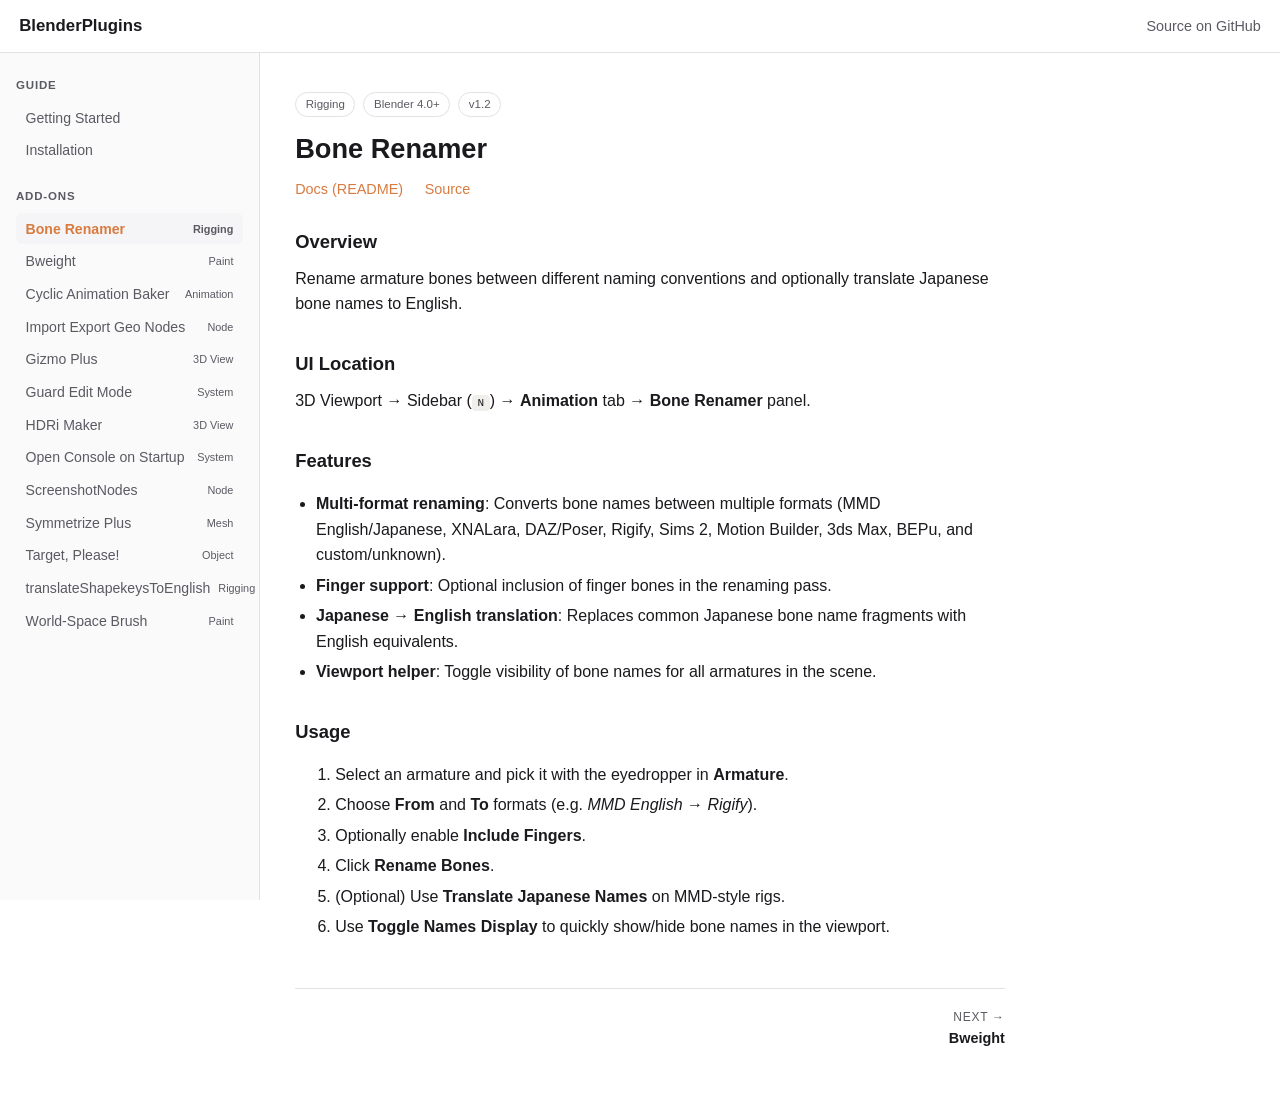
==== docs/addons/bone-renamer/index.html @ 2a40d990 "update webpage" ====
<!doctype html>
<html lang="en">
<head>
<meta charset="utf-8">
<meta name="viewport" content="width=device-width, initial-scale=1">
<title>Bone Renamer — BlenderPlugins</title>
<meta name="description" content="Rename armature bones between different naming conventions and optionally translate Japanese bone names to English.">
<link rel="stylesheet" href="../../assets/style.css">
</head>
<body>
<header class="topbar">
  <a class="brand" href="../../index.html">
    <button class="nav-toggle" id="nav-toggle" aria-label="Toggle navigation">&#9776;</button>
    BlenderPlugins
  </a>
  <div class="top-links">
    <a href="https://github.com/WolfExplode/BlenderPlugins">Source on GitHub</a>
  </div>
</header>
<div class="body">
  <nav class="sidebar"><div id="sidebar-mount"></div></nav>
  <main class="content">
    <div class="page-head">
      <div class="badges"><span class="badge">Rigging</span><span class="badge">Blender 4.0+</span><span class="badge">v1.2</span></div>
      <h1>Bone Renamer</h1>
      <div class="page-links"><a href="https://github.com/WolfExplode/BlenderPlugins/blob/main/BoneRenamer_v1.2/README.md">Docs (README)</a> <a href="https://github.com/WolfExplode/BlenderPlugins/tree/main/BoneRenamer_v1.2">Source</a></div>
    </div>
    <article>
      <h2>Overview</h2>
      <p>Rename armature bones between different naming conventions and optionally translate Japanese bone names to English.</p>
      <h2>UI Location</h2>
      <p>3D Viewport &rarr; Sidebar (<code>N</code>) &rarr; <strong>Animation</strong> tab &rarr; <strong>Bone Renamer</strong> panel.</p>
      <h2>Features</h2>
      <ul class="feature-list">
      <li><strong>Multi-format renaming</strong>: Converts bone names between multiple formats (MMD English/Japanese, XNALara, DAZ/Poser, Rigify, Sims 2, Motion Builder, 3ds Max, BEPu, and custom/unknown).</li>
      <li><strong>Finger support</strong>: Optional inclusion of finger bones in the renaming pass.</li>
      <li><strong>Japanese &rarr; English translation</strong>: Replaces common Japanese bone name fragments with English equivalents.</li>
      <li><strong>Viewport helper</strong>: Toggle visibility of bone names for all armatures in the scene.</li>
    </ul>
      <h2>Usage</h2>
      <ol>
      <li>Select an armature and pick it with the eyedropper in <strong>Armature</strong>.</li>
      <li>Choose <strong>From</strong> and <strong>To</strong> formats (e.g. <em>MMD English</em> &rarr; <em>Rigify</em>).</li>
      <li>Optionally enable <strong>Include Fingers</strong>.</li>
      <li>Click <strong>Rename Bones</strong>.</li>
      <li>(Optional) Use <strong>Translate Japanese Names</strong> on MMD-style rigs.</li>
      <li>Use <strong>Toggle Names Display</strong> to quickly show/hide bone names in the viewport.</li>
    </ol>
    </article>
    <div class="prevnext">
      <span></span>
      <a class="next" href="../bweight/index.html"><span class="pn-dir">Next &rarr;</span><span class="pn-title">Bweight</span></a>
    </div>
  </main>
</div>
<script>var NAV_BASE = "../../"; var NAV_CURRENT = "bone-renamer";</script>
<script src="../../assets/nav.js"></script>
</body>
</html>
---- docs/assets/style.css ----
:root {
  --bg: #ffffff;
  --bg-alt: #f5f5f7;
  --sidebar-bg: #fafafa;
  --text: #1a1a1e;
  --text-muted: #5a5a63;
  --border: #e2e2e6;
  --accent: #d97b3f;
  --code-bg: #f0efec;
}
@media (prefers-color-scheme: dark) {
  :root {
    --bg: #16161a;
    --bg-alt: #1d1d22;
    --sidebar-bg: #19191d;
    --text: #ececef;
    --text-muted: #9a9aa2;
    --border: #2c2c33;
    --accent: #e59a63;
    --code-bg: #232329;
  }
}
* { box-sizing: border-box; }
html, body { margin: 0; padding: 0; }
body {
  font-family: -apple-system, "Segoe UI", Roboto, Helvetica, Arial, sans-serif;
  background: var(--bg);
  color: var(--text);
  line-height: 1.6;
}
a { color: var(--accent); }
code {
  background: var(--code-bg);
  border-radius: 4px;
  padding: .1rem .35rem;
  font-size: .85em;
}

/* Topbar */
.topbar {
  display: flex;
  align-items: center;
  justify-content: space-between;
  gap: 1rem;
  padding: .8rem 1.2rem;
  border-bottom: 1px solid var(--border);
  position: sticky;
  top: 0;
  background: var(--bg);
  z-index: 20;
}
.topbar .brand {
  font-weight: 600;
  font-size: 1.05rem;
  color: var(--text);
  text-decoration: none;
  display: flex;
  align-items: center;
  gap: .5rem;
}
.topbar .brand:hover { color: var(--accent); }
.topbar .top-links { display: flex; gap: 1.1rem; font-size: .9rem; align-items: center; }
.topbar .top-links a { text-decoration: none; color: var(--text-muted); }
.topbar .top-links a:hover { color: var(--accent); }
.nav-toggle {
  display: none;
  background: none;
  border: 1px solid var(--border);
  border-radius: 6px;
  color: var(--text);
  font-size: 1rem;
  padding: .3rem .6rem;
  cursor: pointer;
}

/* Body layout: sidebar + content */
.body {
  display: grid;
  grid-template-columns: 260px minmax(0, 1fr);
  align-items: start;
}
.sidebar {
  position: sticky;
  top: 53px;
  height: calc(100vh - 53px);
  overflow-y: auto;
  background: var(--sidebar-bg);
  border-right: 1px solid var(--border);
  padding: 1.4rem 1rem 2rem;
  font-size: .88rem;
}
.sidebar h4 {
  text-transform: uppercase;
  letter-spacing: .07em;
  font-size: .72rem;
  color: var(--text-muted);
  margin: 1.3rem 0 .5rem;
}
.sidebar h4:first-child { margin-top: 0; }
.sidebar ul { list-style: none; margin: 0; padding: 0; }
.sidebar li { margin: .1rem 0; }
.sidebar a {
  display: flex;
  justify-content: space-between;
  gap: .5rem;
  text-decoration: none;
  color: var(--text-muted);
  padding: .4rem .6rem;
  border-radius: 6px;
  line-height: 1.3;
}
.sidebar a:hover { background: var(--bg-alt); color: var(--text); }
.sidebar a.active { background: var(--bg-alt); color: var(--accent); font-weight: 600; }
.sidebar a .cat {
  font-size: .68rem;
  color: var(--text-muted);
  white-space: nowrap;
  align-self: center;
}

.content {
  padding: 2.4rem 2.2rem 4rem;
  max-width: 780px;
}

/* Home page */
.hero h1 { font-size: 1.9rem; margin: 0 0 .5rem; }
.hero p { color: var(--text-muted); max-width: 62ch; }
.section-title {
  margin: 2.4rem 0 .8rem;
  font-size: .78rem;
  text-transform: uppercase;
  letter-spacing: .08em;
  color: var(--text-muted);
  border-bottom: 1px solid var(--border);
  padding-bottom: .4rem;
}
table.addon-table { width: 100%; border-collapse: collapse; font-size: .92rem; }
table.addon-table th, table.addon-table td {
  text-align: left;
  padding: .55rem .6rem;
  border-bottom: 1px solid var(--border);
}
table.addon-table th { color: var(--text-muted); font-weight: 600; font-size: .8rem; }

/* Addon page */
.page-head { margin-bottom: 1.6rem; }
.page-head h1 { font-size: 1.7rem; margin: 0 0 .5rem; }
.badges { display: flex; gap: .5rem; flex-wrap: wrap; margin-bottom: .6rem; }
.badge {
  font-size: .72rem;
  color: var(--text-muted);
  border: 1px solid var(--border);
  border-radius: 999px;
  padding: .15rem .6rem;
  white-space: nowrap;
}
.page-links { font-size: .9rem; margin-top: .3rem; }
.page-links a { margin-right: 1.1rem; text-decoration: none; }
.page-links a:hover { text-decoration: underline; }

article h2 { font-size: 1.15rem; margin: 2rem 0 .6rem; }
article h2:first-of-type { margin-top: 1.6rem; }
article ul { padding-left: 1.3rem; }
article li { margin: .3rem 0; }
article p { margin: .6rem 0; }
.feature-list li strong { color: var(--text); }

.media-note {
  border: 1px dashed var(--border);
  border-radius: 8px;
  padding: .8rem 1rem;
  color: var(--text-muted);
  font-size: .88rem;
  margin: 1rem 0;
}

.demo-video {
  display: block;
  width: 100%;
  max-width: 720px;
  border-radius: 8px;
  border: 1px solid var(--border);
  margin: 1rem 0;
}

.prevnext {
  display: flex;
  justify-content: space-between;
  gap: 1rem;
  margin-top: 3rem;
  padding-top: 1.2rem;
  border-top: 1px solid var(--border);
  font-size: .9rem;
}
.prevnext a {
  text-decoration: none;
  color: var(--text);
  display: flex;
  flex-direction: column;
  max-width: 45%;
}
.prevnext a:hover .pn-title { color: var(--accent); }
.prevnext .pn-dir { color: var(--text-muted); font-size: .75rem; text-transform: uppercase; letter-spacing: .06em; }
.prevnext .pn-title { font-weight: 600; }
.prevnext .next { text-align: right; margin-left: auto; }

footer.site-footer {
  margin-top: 3rem;
  color: var(--text-muted);
  font-size: .85rem;
}

/* Mobile */
@media (max-width: 860px) {
  .nav-toggle { display: inline-block; }
  .body { grid-template-columns: 1fr; }
  .sidebar {
    position: fixed;
    left: 0;
    right: 0;
    top: 53px;
    height: calc(100vh - 53px);
    transform: translateX(-100%);
    transition: transform .18s ease;
    z-index: 15;
    width: 82vw;
    max-width: 320px;
  }
  .sidebar.open { transform: translateX(0); box-shadow: 2px 0 12px rgba(0,0,0,.15); }
  .content { padding: 1.6rem 1.2rem 3rem; }
}
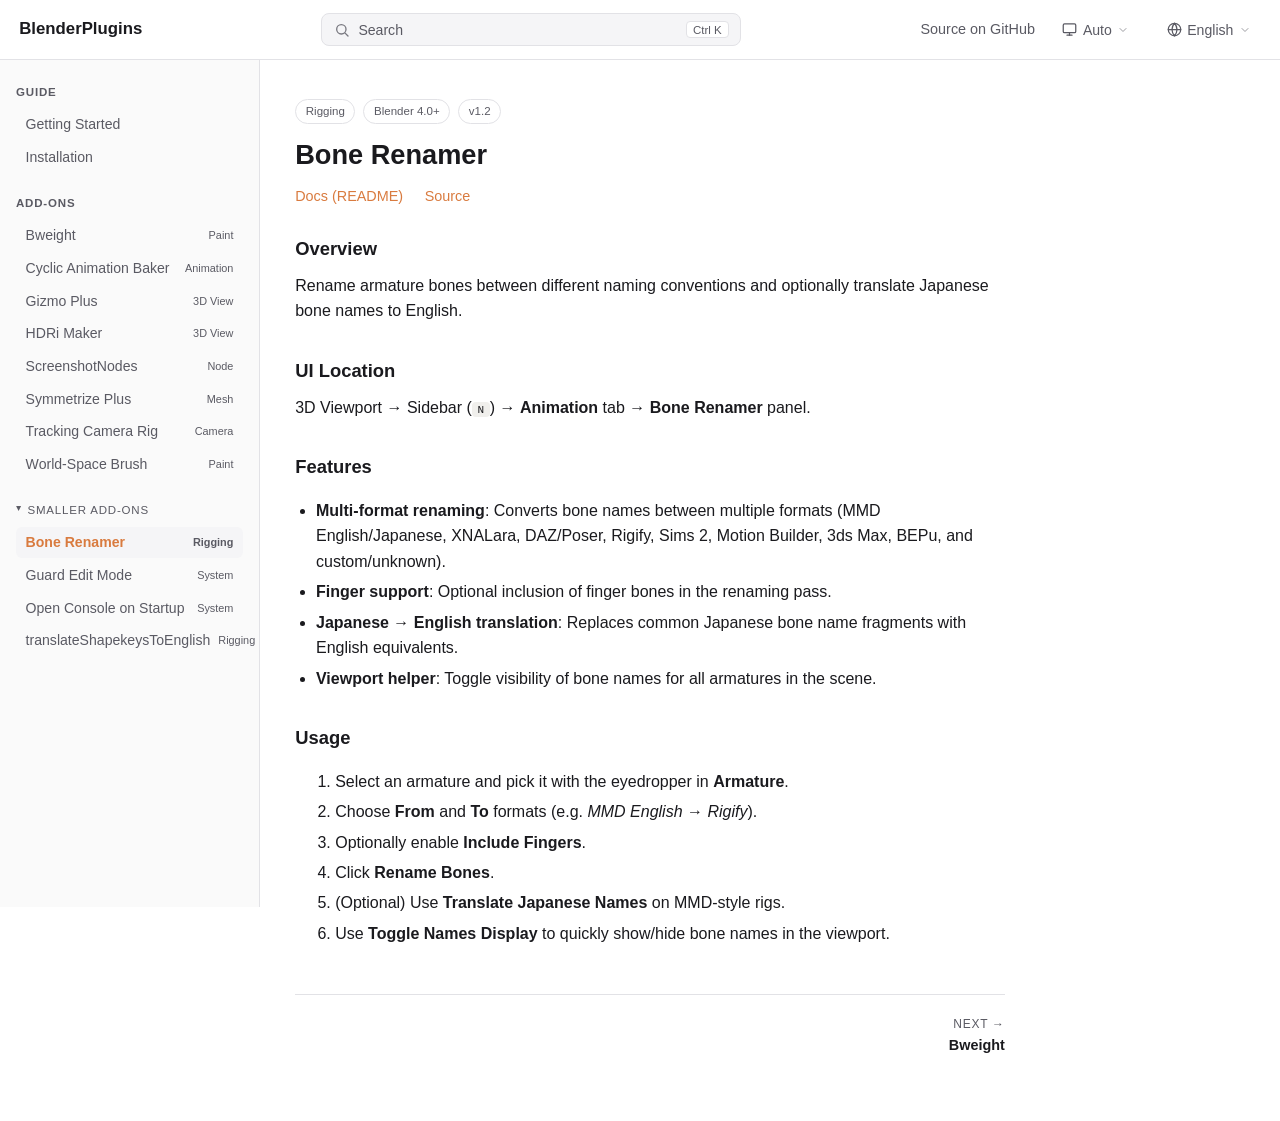
==== commit 67dff168: "webpage" ====
--- a/docs/addons/bone-renamer/index.html
+++ b/docs/addons/bone-renamer/index.html
@@ -3,6 +3,7 @@
 <head>
 <meta charset="utf-8">
 <meta name="viewport" content="width=device-width, initial-scale=1">
+<script>(function(){try{var t=localStorage.getItem("bp-theme");if(t==="light"||t==="dark")document.documentElement.setAttribute("data-theme",t);}catch(e){}})();</script>
 <title>Bone Renamer — BlenderPlugins</title>
 <meta name="description" content="Rename armature bones between different naming conventions and optionally translate Japanese bone names to English.">
 <link rel="stylesheet" href="../../assets/style.css">
@@ -26,18 +27,18 @@
       <div class="page-links"><a href="https://github.com/WolfExplode/BlenderPlugins/blob/main/BoneRenamer_v1.2/README.md">Docs (README)</a> <a href="https://github.com/WolfExplode/BlenderPlugins/tree/main/BoneRenamer_v1.2">Source</a></div>
     </div>
     <article>
-      <h2>Overview</h2>
+      <h2 id="overview">Overview</h2>
       <p>Rename armature bones between different naming conventions and optionally translate Japanese bone names to English.</p>
-      <h2>UI Location</h2>
+      <h2 id="ui-location">UI Location</h2>
       <p>3D Viewport &rarr; Sidebar (<code>N</code>) &rarr; <strong>Animation</strong> tab &rarr; <strong>Bone Renamer</strong> panel.</p>
-      <h2>Features</h2>
+      <h2 id="features">Features</h2>
       <ul class="feature-list">
       <li><strong>Multi-format renaming</strong>: Converts bone names between multiple formats (MMD English/Japanese, XNALara, DAZ/Poser, Rigify, Sims 2, Motion Builder, 3ds Max, BEPu, and custom/unknown).</li>
       <li><strong>Finger support</strong>: Optional inclusion of finger bones in the renaming pass.</li>
       <li><strong>Japanese &rarr; English translation</strong>: Replaces common Japanese bone name fragments with English equivalents.</li>
       <li><strong>Viewport helper</strong>: Toggle visibility of bone names for all armatures in the scene.</li>
     </ul>
-      <h2>Usage</h2>
+      <h2 id="usage">Usage</h2>
       <ol>
       <li>Select an armature and pick it with the eyedropper in <strong>Armature</strong>.</li>
       <li>Choose <strong>From</strong> and <strong>To</strong> formats (e.g. <em>MMD English</em> &rarr; <em>Rigify</em>).</li>
--- a/docs/assets/style.css
+++ b/docs/assets/style.css
@@ -20,6 +20,29 @@
     --code-bg: #232329;
   }
 }
+/* Explicit overrides, set by the theme toggle. Higher specificity than the
+   plain :root inside the media query above, so they win regardless of
+   system preference. Absence of either = "auto" (follows the OS). */
+:root[data-theme="light"] {
+  --bg: #ffffff;
+  --bg-alt: #f5f5f7;
+  --sidebar-bg: #fafafa;
+  --text: #1a1a1e;
+  --text-muted: #5a5a63;
+  --border: #e2e2e6;
+  --accent: #d97b3f;
+  --code-bg: #f0efec;
+}
+:root[data-theme="dark"] {
+  --bg: #16161a;
+  --bg-alt: #1d1d22;
+  --sidebar-bg: #19191d;
+  --text: #ececef;
+  --text-muted: #9a9aa2;
+  --border: #2c2c33;
+  --accent: #e59a63;
+  --code-bg: #232329;
+}
 * { box-sizing: border-box; }
 html, body { margin: 0; padding: 0; }
 body {
@@ -72,6 +95,177 @@
   padding: .3rem .6rem;
   cursor: pointer;
 }
+
+/* Search trigger */
+.search-wrap { flex: 1; display: flex; justify-content: center; max-width: 560px; margin: 0 1rem; }
+.search-trigger {
+  display: flex;
+  align-items: center;
+  gap: .55rem;
+  width: 100%;
+  max-width: 420px;
+  background: var(--bg-alt);
+  border: 1px solid var(--border);
+  border-radius: 8px;
+  color: var(--text-muted);
+  font-size: .88rem;
+  padding: .45rem .7rem;
+  cursor: pointer;
+  font-family: inherit;
+}
+.search-trigger:hover { border-color: var(--accent); color: var(--text); }
+.search-trigger svg { flex: none; opacity: .8; }
+.search-trigger .st-label { flex: 1; text-align: left; }
+.search-trigger kbd {
+  font-family: inherit;
+  font-size: .72rem;
+  color: var(--text-muted);
+  background: var(--bg);
+  border: 1px solid var(--border);
+  border-radius: 4px;
+  padding: .1rem .4rem;
+}
+
+/* Header dropdowns (theme / language) */
+.dropdown { position: relative; }
+.dropdown-toggle {
+  display: flex;
+  align-items: center;
+  gap: .35rem;
+  background: none;
+  border: 1px solid transparent;
+  border-radius: 6px;
+  color: var(--text-muted);
+  font-size: .88rem;
+  font-family: inherit;
+  padding: .35rem .55rem;
+  cursor: pointer;
+}
+.dropdown-toggle:hover { color: var(--text); border-color: var(--border); }
+.dropdown-toggle svg { flex: none; }
+.dropdown-toggle .chev { opacity: .6; }
+.dropdown-menu {
+  position: absolute;
+  top: calc(100% + .4rem);
+  right: 0;
+  min-width: 140px;
+  background: var(--bg-alt);
+  border: 1px solid var(--border);
+  border-radius: 8px;
+  padding: .35rem;
+  box-shadow: 0 8px 24px rgba(0,0,0,.18);
+  display: none;
+  z-index: 30;
+}
+.dropdown.open .dropdown-menu { display: block; }
+.dropdown-menu button {
+  display: block;
+  width: 100%;
+  text-align: left;
+  background: none;
+  border: none;
+  border-radius: 6px;
+  color: var(--text);
+  font-size: .86rem;
+  font-family: inherit;
+  padding: .45rem .6rem;
+  cursor: pointer;
+}
+.dropdown-menu button:hover { background: var(--bg); }
+.dropdown-menu button.active { color: var(--accent); font-weight: 600; }
+
+/* Search modal */
+.search-overlay {
+  position: fixed;
+  inset: 0;
+  background: rgba(10,10,12,.55);
+  display: none;
+  align-items: flex-start;
+  justify-content: center;
+  padding: 10vh 1rem 2rem;
+  z-index: 100;
+}
+.search-overlay.open { display: flex; }
+.search-modal {
+  width: 100%;
+  max-width: 620px;
+  max-height: 70vh;
+  display: flex;
+  flex-direction: column;
+  background: var(--bg-alt);
+  border: 1px solid var(--border);
+  border-radius: 12px;
+  box-shadow: 0 20px 60px rgba(0,0,0,.35);
+  overflow: hidden;
+}
+.search-input-wrap {
+  display: flex;
+  align-items: center;
+  gap: .6rem;
+  padding: .9rem 1rem;
+  border-bottom: 1px solid var(--border);
+}
+.search-input-wrap svg { flex: none; opacity: .7; }
+.search-input-wrap input {
+  flex: 1;
+  border: none;
+  background: none;
+  outline: none;
+  font-size: 1.05rem;
+  color: var(--text);
+  font-family: inherit;
+}
+.search-input-wrap input::placeholder { color: var(--text-muted); }
+.search-close {
+  flex: none;
+  background: none;
+  border: none;
+  color: var(--text-muted);
+  cursor: pointer;
+  padding: .2rem;
+}
+.search-close:hover { color: var(--text); }
+.search-results { overflow-y: auto; padding: .6rem; }
+.search-meta {
+  padding: .3rem .6rem .7rem;
+  font-size: .8rem;
+  color: var(--text-muted);
+}
+.search-group { margin-bottom: .5rem; }
+.search-group-title {
+  display: flex;
+  align-items: center;
+  gap: .5rem;
+  padding: .5rem .6rem;
+  border-radius: 8px;
+  color: var(--text);
+  font-weight: 600;
+  font-size: .95rem;
+  text-decoration: none;
+}
+.search-group-title:hover, .search-group-title.active { background: var(--bg); }
+.search-group-title svg { flex: none; opacity: .8; }
+.search-sub {
+  margin-left: 1.6rem;
+  border-left: 1px solid var(--border);
+  padding-left: .8rem;
+}
+.search-item {
+  display: block;
+  padding: .5rem .6rem;
+  border-radius: 8px;
+  text-decoration: none;
+  color: var(--text-muted);
+}
+.search-item:hover, .search-item.active { background: var(--bg); color: var(--text); }
+.search-item .si-title { color: var(--text); font-size: .88rem; font-weight: 600; }
+.search-item .si-snippet { font-size: .8rem; margin-top: .15rem; }
+.search-item mark, .search-group-title mark {
+  background: transparent;
+  color: var(--accent);
+  font-weight: 700;
+}
+.search-empty { padding: 2rem 1rem; text-align: center; color: var(--text-muted); font-size: .9rem; }
 
 /* Body layout: sidebar + content */
 .body {
@@ -117,6 +311,29 @@
   white-space: nowrap;
   align-self: center;
 }
+.sidebar details.sidebar-collapsible { margin: 1.3rem 0 0; }
+.sidebar details.sidebar-collapsible ul { margin-top: .5rem; }
+.sidebar details.sidebar-collapsible summary {
+  text-transform: uppercase;
+  letter-spacing: .07em;
+  font-size: .72rem;
+  color: var(--text-muted);
+  cursor: pointer;
+  list-style: none;
+  display: flex;
+  align-items: center;
+  gap: .35rem;
+  user-select: none;
+}
+.sidebar details.sidebar-collapsible summary::-webkit-details-marker { display: none; }
+.sidebar details.sidebar-collapsible summary::before {
+  content: "\25B8";
+  display: inline-block;
+  font-size: .65rem;
+  transition: transform .15s ease;
+}
+.sidebar details.sidebar-collapsible[open] summary::before { transform: rotate(90deg); }
+.sidebar details.sidebar-collapsible summary:hover { color: var(--text); }
 
 .content {
   padding: 2.4rem 2.2rem 4rem;
@@ -143,6 +360,29 @@
 }
 table.addon-table th { color: var(--text-muted); font-weight: 600; font-size: .8rem; }
 
+/* Collapsible section (e.g. "Smaller Add-ons") */
+details.collapsible { margin: 2.4rem 0 0; }
+details.collapsible[open] { margin-bottom: .8rem; }
+.collapsible-summary {
+  cursor: pointer;
+  list-style: none;
+  display: flex;
+  align-items: center;
+  gap: .4rem;
+  user-select: none;
+}
+.collapsible-summary::-webkit-details-marker { display: none; }
+.collapsible-summary::before {
+  content: "\25B8";
+  display: inline-block;
+  font-size: .7rem;
+  color: var(--text-muted);
+  transition: transform .15s ease;
+}
+details.collapsible[open] .collapsible-summary::before { transform: rotate(90deg); }
+.collapsible-summary:hover { color: var(--accent); }
+.collapsible-note { color: var(--text-muted); font-size: .88rem; margin: .6rem 0 .8rem; }
+
 /* Addon page */
 .page-head { margin-bottom: 1.6rem; }
 .page-head h1 { font-size: 1.7rem; margin: 0 0 .5rem; }
@@ -182,6 +422,18 @@
   border-radius: 8px;
   border: 1px solid var(--border);
   margin: 1rem 0;
+}
+article img {
+  display: block;
+  max-width: 100%;
+  height: auto;
+  border-radius: 8px;
+  border: 1px solid var(--border);
+  margin: 1rem 0;
+}
+article h3 {
+  font-size: 1rem;
+  margin: 1.6rem 0 .5rem;
 }
 
 .prevnext {
@@ -229,4 +481,8 @@
   }
   .sidebar.open { transform: translateX(0); box-shadow: 2px 0 12px rgba(0,0,0,.15); }
   .content { padding: 1.6rem 1.2rem 3rem; }
-}
+  .search-wrap { max-width: none; margin: 0 .4rem; }
+  .search-trigger .st-label { display: none; }
+  .search-trigger kbd { display: none; }
+  .dropdown-toggle span:not(.chev) { display: none; }
+}
